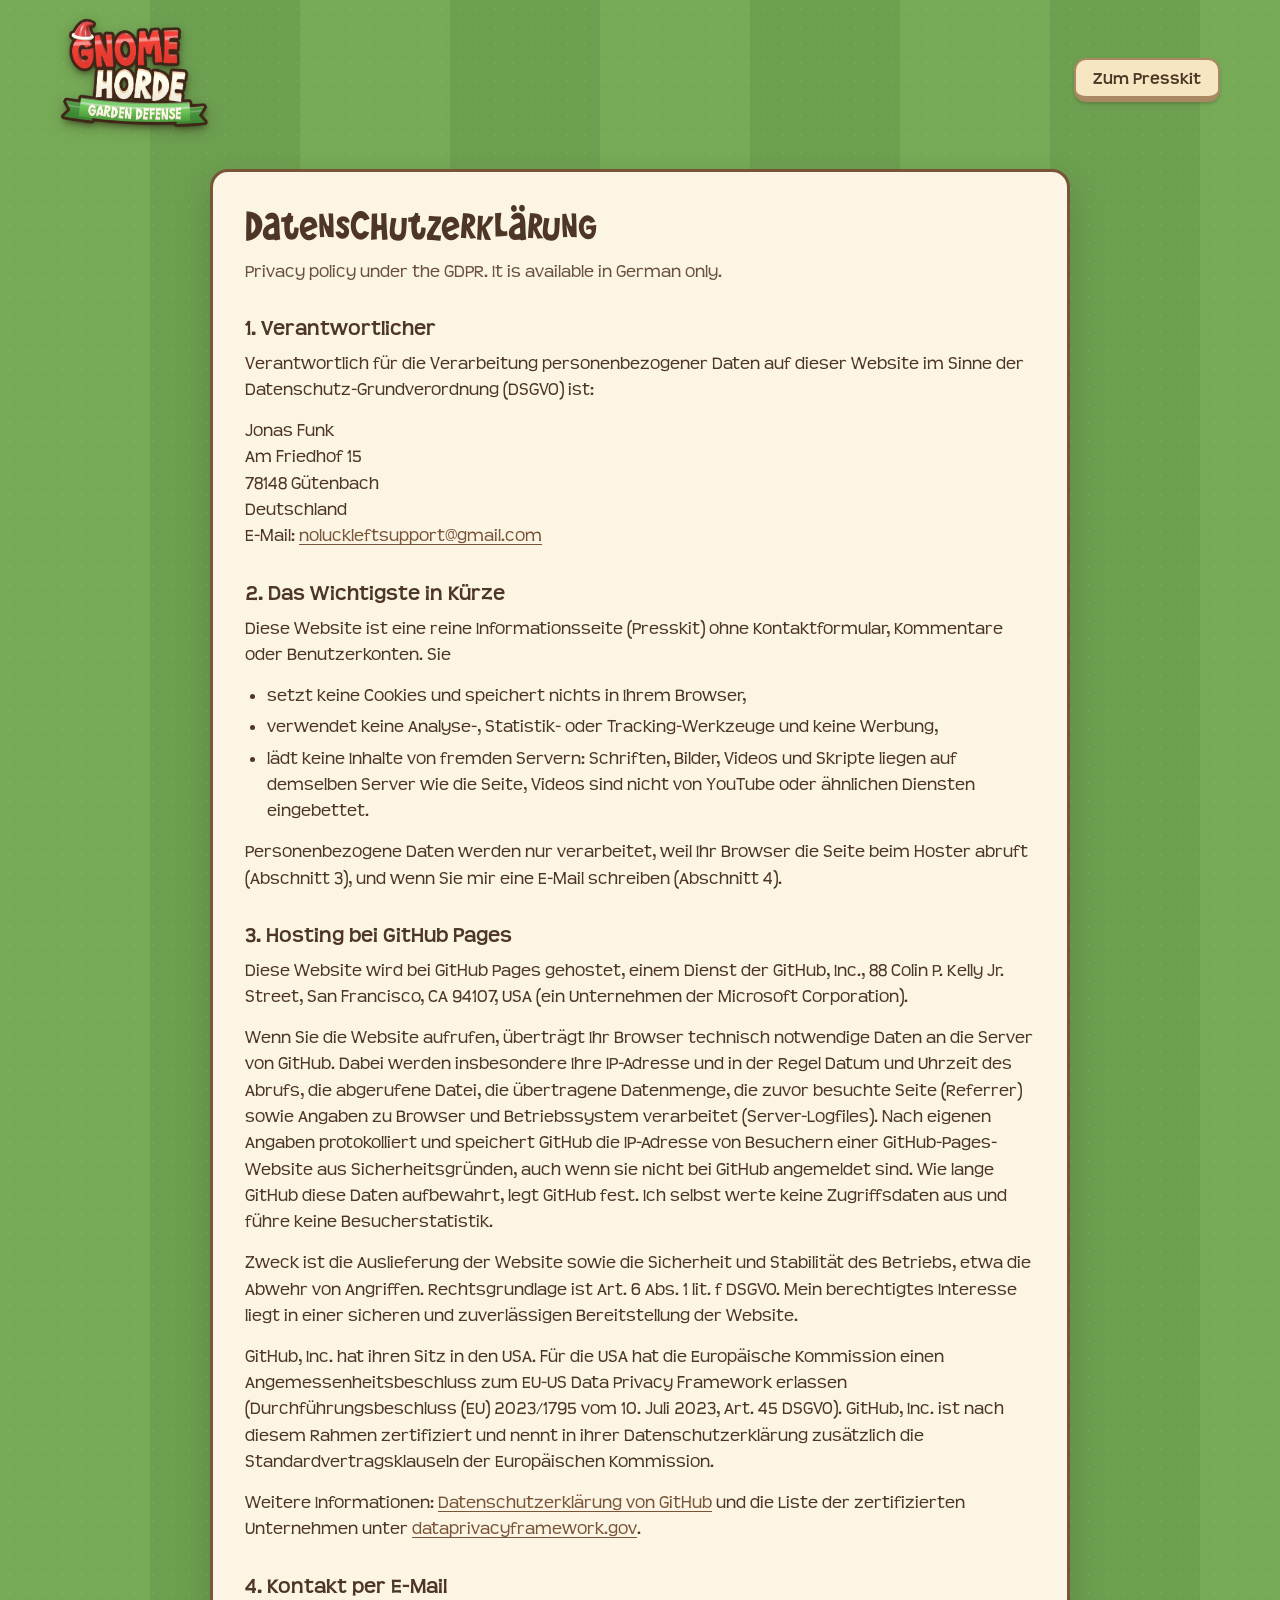
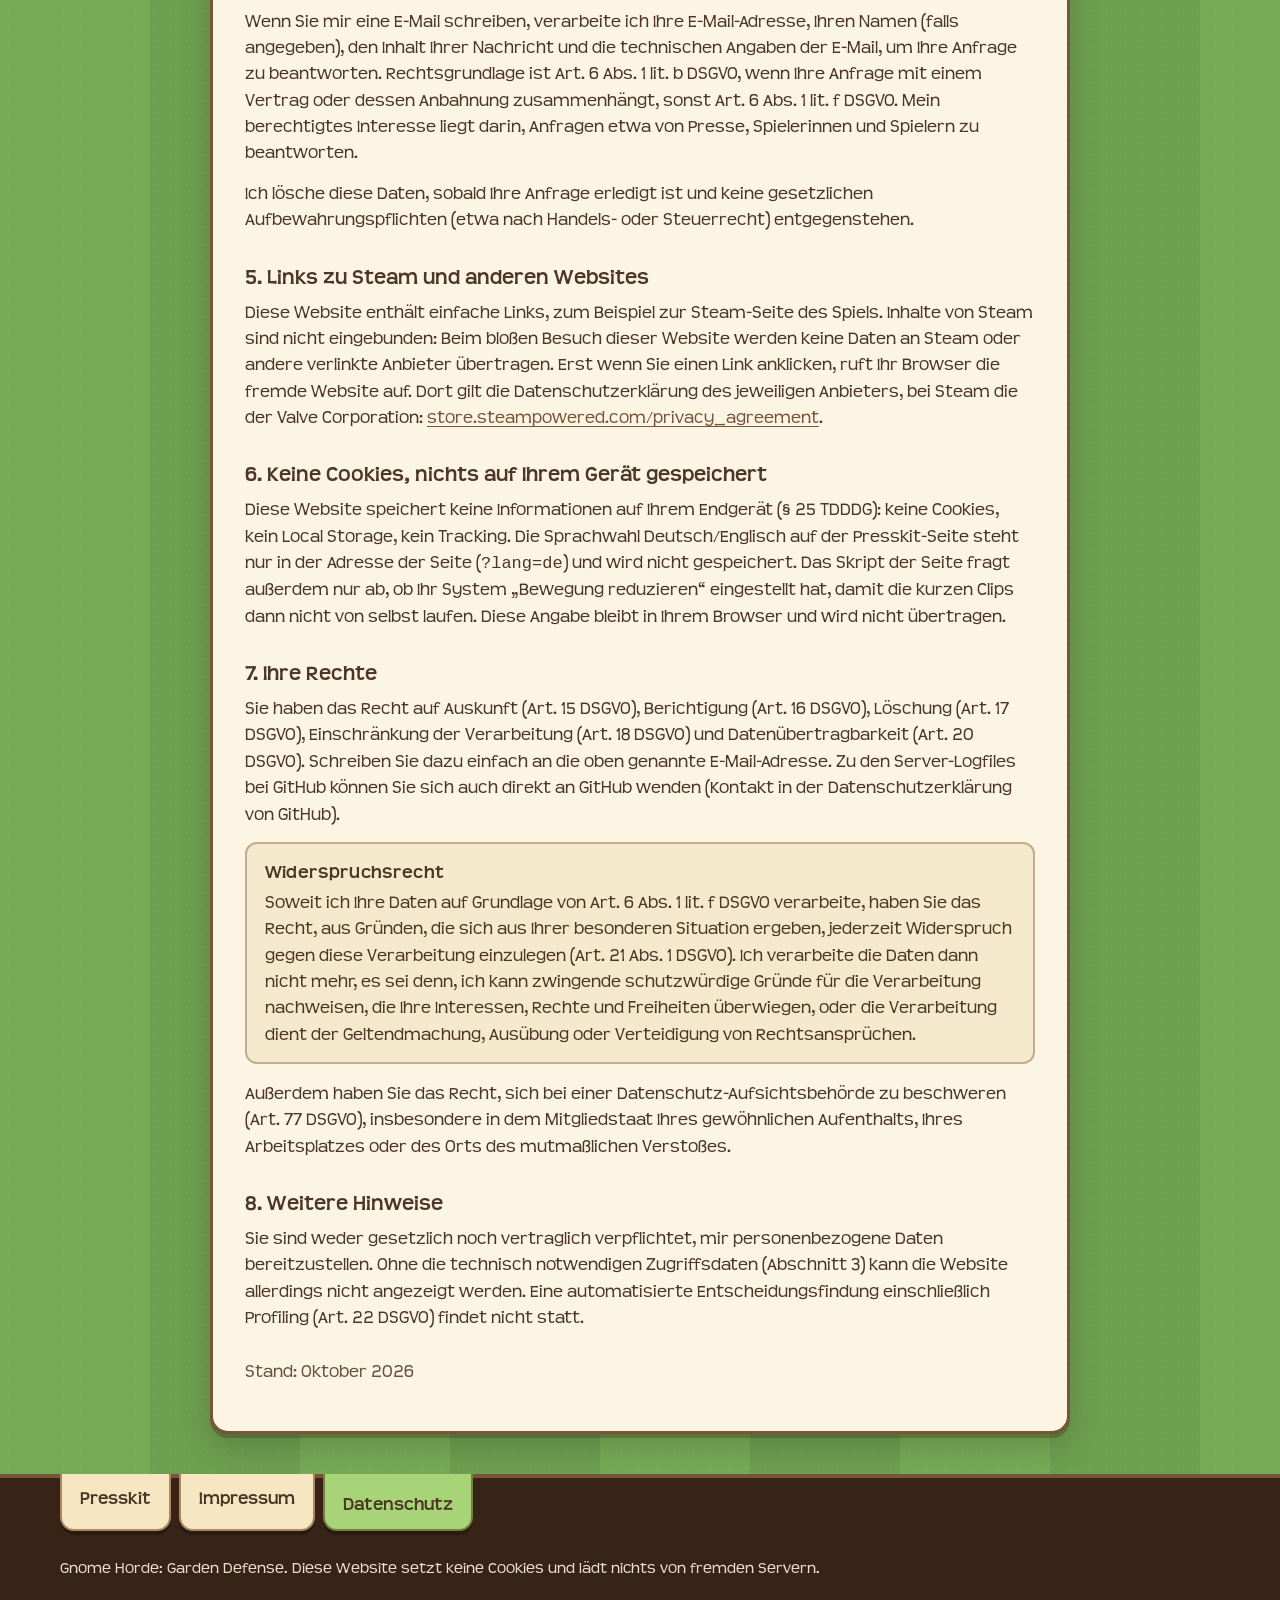
==== datenschutz.html @ 47ca64b3 "Gnome Horde press kit: factsheet, trailer, clips, screenshots, logos, Impressum, Datenschutz" ====
<!doctype html>
<html lang="de">
<head>
<meta charset="utf-8">
<meta name="viewport" content="width=device-width, initial-scale=1">
<title>Datenschutzerklärung – Gnome Horde: Garden Defense</title>
<meta name="description" content="Datenschutzerklärung der Presskit-Website von Gnome Horde: Garden Defense.">
<meta name="color-scheme" content="light">
<link rel="icon" href="favicon.ico" sizes="any">
<link rel="stylesheet" href="assets/css/site.css">
</head>
<body>
<a class="skip" href="#main">Zum Inhalt springen</a>

<header class="page-top">
  <div class="wrap">
    <a class="page-logo" href="index.html"><img src="assets/img/logo.webp" width="938" height="720" alt="Gnome Horde: Garden Defense – zum Presskit"></a>
    <a class="key" href="index.html">Zum Presskit</a>
  </div>
</header>

<main id="main" class="legal">
  <div class="card">
    <h1>Datenschutzerklärung</h1>
    <p class="lang-note" lang="en">Privacy policy under the GDPR. It is available in German only.</p>

    <h2>1. Verantwortlicher</h2>
    <p>Verantwortlich für die Verarbeitung personenbezogener Daten auf dieser Website im Sinne der Datenschutz-Grundverordnung (DSGVO) ist:</p>
    <address>
      Jonas Funk<br>
      Am Friedhof 15<br>
      78148 Gütenbach<br>
      Deutschland<br>
      E-Mail: <a href="mailto:noluckleftsupport@gmail.com">noluckleftsupport@gmail.com</a>
    </address>

    <h2>2. Das Wichtigste in Kürze</h2>
    <p>Diese Website ist eine reine Informationsseite (Presskit) ohne Kontaktformular, Kommentare oder Benutzerkonten. Sie</p>
    <ul>
      <li>setzt keine Cookies und speichert nichts in Ihrem Browser,</li>
      <li>verwendet keine Analyse-, Statistik- oder Tracking-Werkzeuge und keine Werbung,</li>
      <li>lädt keine Inhalte von fremden Servern: Schriften, Bilder, Videos und Skripte liegen auf demselben Server wie die Seite, Videos sind nicht von YouTube oder ähnlichen Diensten eingebettet.</li>
    </ul>
    <p>Personenbezogene Daten werden nur verarbeitet, weil Ihr Browser die Seite beim Hoster abruft (Abschnitt 3), und wenn Sie mir eine E-Mail schreiben (Abschnitt 4).</p>

    <h2>3. Hosting bei GitHub Pages</h2>
    <p>Diese Website wird bei GitHub Pages gehostet, einem Dienst der GitHub, Inc., 88 Colin P. Kelly Jr. Street, San Francisco, CA 94107, USA (ein Unternehmen der Microsoft Corporation).</p>
    <p>Wenn Sie die Website aufrufen, überträgt Ihr Browser technisch notwendige Daten an die Server von GitHub. Dabei werden insbesondere Ihre IP-Adresse und in der Regel Datum und Uhrzeit des Abrufs, die abgerufene Datei, die übertragene Datenmenge, die zuvor besuchte Seite (Referrer) sowie Angaben zu Browser und Betriebssystem verarbeitet (Server-Logfiles). Nach eigenen Angaben protokolliert und speichert GitHub die IP-Adresse von Besuchern einer GitHub-Pages-Website aus Sicherheitsgründen, auch wenn sie nicht bei GitHub angemeldet sind. Wie lange GitHub diese Daten aufbewahrt, legt GitHub fest. Ich selbst werte keine Zugriffsdaten aus und führe keine Besucherstatistik.</p>
    <p>Zweck ist die Auslieferung der Website sowie die Sicherheit und Stabilität des Betriebs, etwa die Abwehr von Angriffen. Rechtsgrundlage ist Art. 6 Abs. 1 lit. f DSGVO. Mein berechtigtes Interesse liegt in einer sicheren und zuverlässigen Bereitstellung der Website.</p>
    <p>GitHub, Inc. hat ihren Sitz in den USA. Für die USA hat die Europäische Kommission einen Angemessenheitsbeschluss zum EU-US Data Privacy Framework erlassen (Durchführungsbeschluss (EU) 2023/1795 vom 10. Juli 2023, Art. 45 DSGVO). GitHub, Inc. ist nach diesem Rahmen zertifiziert und nennt in ihrer Datenschutzerklärung zusätzlich die Standardvertragsklauseln der Europäischen Kommission.</p>
    <p>Weitere Informationen: <a href="https://docs.github.com/en/site-policy/privacy-policies/github-general-privacy-statement">Datenschutzerklärung von GitHub</a> und die Liste der zertifizierten Unternehmen unter <a href="https://www.dataprivacyframework.gov/list">dataprivacyframework.gov</a>.</p>

    <h2>4. Kontakt per E-Mail</h2>
    <p>Wenn Sie mir eine E-Mail schreiben, verarbeite ich Ihre E-Mail-Adresse, Ihren Namen (falls angegeben), den Inhalt Ihrer Nachricht und die technischen Angaben der E-Mail, um Ihre Anfrage zu beantworten. Rechtsgrundlage ist Art. 6 Abs. 1 lit. b DSGVO, wenn Ihre Anfrage mit einem Vertrag oder dessen Anbahnung zusammenhängt, sonst Art. 6 Abs. 1 lit. f DSGVO. Mein berechtigtes Interesse liegt darin, Anfragen etwa von Presse, Spielerinnen und Spielern zu beantworten.</p>
    <p>Ich lösche diese Daten, sobald Ihre Anfrage erledigt ist und keine gesetzlichen Aufbewahrungspflichten (etwa nach Handels- oder Steuerrecht) entgegenstehen.</p>

    <h2>5. Links zu Steam und anderen Websites</h2>
    <p>Diese Website enthält einfache Links, zum Beispiel zur Steam-Seite des Spiels. Inhalte von Steam sind nicht eingebunden: Beim bloßen Besuch dieser Website werden keine Daten an Steam oder andere verlinkte Anbieter übertragen. Erst wenn Sie einen Link anklicken, ruft Ihr Browser die fremde Website auf. Dort gilt die Datenschutzerklärung des jeweiligen Anbieters, bei Steam die der Valve Corporation: <a href="https://store.steampowered.com/privacy_agreement/">store.steampowered.com/privacy_agreement</a>.</p>

    <h2>6. Keine Cookies, nichts auf Ihrem Gerät gespeichert</h2>
    <p>Diese Website speichert keine Informationen auf Ihrem Endgerät (§ 25 TDDDG): keine Cookies, kein Local Storage, kein Tracking. Die Sprachwahl Deutsch/Englisch auf der Presskit-Seite steht nur in der Adresse der Seite (<code>?lang=de</code>) und wird nicht gespeichert. Das Skript der Seite fragt außerdem nur ab, ob Ihr System „Bewegung reduzieren“ eingestellt hat, damit die kurzen Clips dann nicht von selbst laufen. Diese Angabe bleibt in Ihrem Browser und wird nicht übertragen.</p>

    <h2>7. Ihre Rechte</h2>
    <p>Sie haben das Recht auf Auskunft (Art. 15 DSGVO), Berichtigung (Art. 16 DSGVO), Löschung (Art. 17 DSGVO), Einschränkung der Verarbeitung (Art. 18 DSGVO) und Datenübertragbarkeit (Art. 20 DSGVO). Schreiben Sie dazu einfach an die oben genannte E-Mail-Adresse. Zu den Server-Logfiles bei GitHub können Sie sich auch direkt an GitHub wenden (Kontakt in der Datenschutzerklärung von GitHub).</p>
    <div class="box">
      <h3>Widerspruchsrecht</h3>
      <p>Soweit ich Ihre Daten auf Grundlage von Art. 6 Abs. 1 lit. f DSGVO verarbeite, haben Sie das Recht, aus Gründen, die sich aus Ihrer besonderen Situation ergeben, jederzeit Widerspruch gegen diese Verarbeitung einzulegen (Art. 21 Abs. 1 DSGVO). Ich verarbeite die Daten dann nicht mehr, es sei denn, ich kann zwingende schutzwürdige Gründe für die Verarbeitung nachweisen, die Ihre Interessen, Rechte und Freiheiten überwiegen, oder die Verarbeitung dient der Geltendmachung, Ausübung oder Verteidigung von Rechtsansprüchen.</p>
    </div>
    <p>Außerdem haben Sie das Recht, sich bei einer Datenschutz-Aufsichtsbehörde zu beschweren (Art. 77 DSGVO), insbesondere in dem Mitgliedstaat Ihres gewöhnlichen Aufenthalts, Ihres Arbeitsplatzes oder des Orts des mutmaßlichen Verstoßes.</p>

    <h2>8. Weitere Hinweise</h2>
    <p>Sie sind weder gesetzlich noch vertraglich verpflichtet, mir personenbezogene Daten bereitzustellen. Ohne die technisch notwendigen Zugriffsdaten (Abschnitt 3) kann die Website allerdings nicht angezeigt werden. Eine automatisierte Entscheidungsfindung einschließlich Profiling (Art. 22 DSGVO) findet nicht statt.</p>
    <p class="updated">Stand: Oktober 2026</p>
  </div>
</main>

<footer class="site-footer">
  <div class="wrap">
    <nav class="tabs" aria-label="Seiten">
      <a class="tab" href="index.html">Presskit</a>
      <a class="tab" href="impressum.html">Impressum</a>
      <a class="tab" href="datenschutz.html" aria-current="page">Datenschutz</a>
    </nav>
    <p class="fineprint">Gnome Horde: Garden Defense. Diese Website setzt keine Cookies und lädt nichts von fremden Servern.</p>
  </div>
</footer>
</body>
</html>
---- assets/css/site.css ----
/* Gnome Horde: Garden Defense – press kit. Colours from the game (Ui.cs, Palette in Models.cs), sRGB. */

@font-face {
  font-family: "Wee Bairn";
  src: url("../fonts/wee-bairn.otf") format("opentype");
  font-display: swap;
}
@font-face {
  font-family: "Teen";
  src: url("../fonts/teen.otf") format("opentype");
  font-weight: 400;
  font-display: swap;
}
@font-face {
  font-family: "Teen";
  src: url("../fonts/teen-bold.otf") format("opentype");
  font-weight: 700;
  font-display: swap;
}

:root {
  --ink: #4d3626;          /* Ui.Ink */
  --ink-muted: #69503f;
  --paper: #fcf5e3;        /* Ui.Paper */
  --paper-deep: #f5e9cd;
  --wood: #785438;         /* Ui.Wood */
  --brown: #382417;        /* Ui.DarkBrown */
  --key: #f7e6c2;          /* Ui.KeyFace */
  --key-hover: #fcf1da;
  --key-side: #a88964;     /* Ui.Side(KeyFace) */
  --go: #a8d478;           /* Ui.KeyGo */
  --go-hover: #bde29a;
  --go-side: #777f40;      /* Ui.Side(KeyGo) */
  --hat: #db2b26;          /* Palette.Hat */
  --shard: #6bb3db;        /* Ui.ShardColor */
  --gold: #f2b838;         /* Ui.HatColor */
  --clover: #66b85c;       /* Ui.CloverColor */
  --lawn-a: #76aa57;
  --lawn-b: #6d9f50;       /* mown stripes around Palette.Grass */
  --sky: #a9d3f2;
  --radius: 18px;
  --shadow: 0 4px 0 rgba(56, 36, 23, 0.28), 0 14px 30px rgba(30, 20, 10, 0.18);
  --body: "Teen", "Segoe UI", system-ui, -apple-system, "Helvetica Neue", Arial, sans-serif;
  --title: "Wee Bairn", "Teen", "Segoe UI", system-ui, sans-serif;
  color-scheme: light;
}

/* Language: the page holds every text in English and German; html[data-lang] shows one of them. */
html[data-lang="en"] [data-l="de"],
html[data-lang="de"] [data-l="en"] {
  display: none !important;
}

*, *::before, *::after { box-sizing: border-box; }

html {
  -webkit-text-size-adjust: 100%;
  text-size-adjust: 100%;
  scroll-behavior: smooth;
  scroll-padding-top: 16px;
}

body {
  margin: 0;
  font-family: var(--body);
  font-size: 1.0625rem;
  line-height: 1.55;
  color: var(--ink);
  background-color: var(--lawn-a);
  background-image:
    radial-gradient(rgba(255, 255, 255, 0.06) 1px, transparent 1.6px),
    repeating-linear-gradient(90deg, var(--lawn-a) 0 150px, var(--lawn-b) 150px 300px);
  background-size: 18px 18px, auto;
  overflow-x: hidden;
  /* sticky footer: on a short page (Impressum) the footer sits at the bottom of a tall window, not in the lawn */
  min-height: 100vh;
  min-height: 100dvh;
  display: flex;
  flex-direction: column;
}
main { flex: 1 0 auto; }

img, video, svg { max-width: 100%; }
img { height: auto; }

a { color: var(--wood); text-underline-offset: 0.18em; text-decoration-thickness: 0.08em; }
a:hover { color: #a51f1b; }  /* darker than Palette.Hat, 6:1 on paper */

:focus-visible {
  outline: 3px solid var(--brown);
  outline-offset: 3px;
  border-radius: 6px;
}

.site-footer :focus-visible { outline-color: var(--paper); }

.visually-hidden {
  position: absolute !important;
  width: 1px; height: 1px;
  padding: 0; margin: -1px;
  overflow: hidden; clip: rect(0 0 0 0);
  white-space: nowrap; border: 0;
}

.skip {
  position: absolute; left: 16px; top: -60px; z-index: 50;
  background: var(--paper); color: var(--ink); font-weight: 700;
  padding: 10px 16px; border-radius: 12px; border: 3px solid var(--wood);
}
.skip:focus { top: 16px; }

.wrap {
  width: min(1160px, calc(100% - 32px));
  margin-inline: auto;
}

/* ------------------------------------------------------------------ keys (the game's toy buttons) */

.key {
  display: inline-flex; align-items: center; justify-content: center; gap: 0.45em;
  font: 700 1rem/1.2 var(--body);
  color: var(--ink);
  text-decoration: none;
  background: var(--key);
  border: 2px solid var(--key-side);
  border-bottom-width: 6px;
  border-radius: 12px;
  padding: 0.55em 1.05em 0.5em;
  box-shadow: 0 2px 3px rgba(40, 25, 13, 0.2);
  cursor: pointer;
  transition: transform 0.08s ease, background-color 0.15s ease;
}
.key:hover { background: var(--key-hover); color: var(--ink); }
.key:active { transform: translateY(3px); border-bottom-width: 3px; margin-bottom: 3px; }
.key small { font-weight: 400; color: var(--ink-muted); white-space: nowrap; }
.key-go { background: var(--go); border-color: var(--go-side); }
.key-go:hover { background: var(--go-hover); }
.key-go small { color: var(--ink); }

/* ------------------------------------------------------------------ cards and signs */

.card {
  background: var(--paper);
  border: 3px solid var(--wood);
  border-radius: var(--radius);
  box-shadow: var(--shadow);
  padding: clamp(20px, 3vw, 32px);
}

.section { margin-block: clamp(40px, 6vw, 64px); }

.sign {
  position: relative; z-index: 2;
  display: inline-block;
  margin: 0 0 -16px 18px;
  font-family: var(--title);
  font-weight: 400;
  font-size: clamp(1.45rem, 1.15rem + 1.1vw, 2.05rem);
  line-height: 1.1;
  letter-spacing: 0.02em;
  color: var(--paper);
  background: var(--wood);
  border: 3px solid var(--brown);
  border-radius: 14px;
  padding: 0.32em 0.8em 0.42em;
  box-shadow: inset 0 -5px 0 rgba(0, 0, 0, 0.18), 0 4px 0 rgba(56, 36, 23, 0.3);
  transform: rotate(-1.2deg);
}
.sign + .card { padding-top: calc(clamp(20px, 3vw, 32px) + 16px); }

h3 {
  font-family: var(--title);
  font-weight: 400;
  font-size: 1.35rem;
  line-height: 1.2;
  letter-spacing: 0.01em;
  margin: 0 0 0.4em;
  color: var(--ink);
}
.prose > :last-child { margin-bottom: 0; }
.prose h3:not(:first-child) { margin-top: 1.1em; }
.prose p { margin: 0 0 0.85em; }
.intro { margin: 0 0 1.2em; }
.after { margin: 1.4em 0 0; }

/* ------------------------------------------------------------------ top bar */

.topbar { position: absolute; top: 0; left: 0; right: 0; z-index: 5; }
.topbar-row { display: flex; align-items: center; justify-content: space-between; gap: 12px; padding-top: 16px; }

.topnav, .lang-switch {
  display: flex; gap: 4px;
  background: rgba(252, 245, 227, 0.94);
  border: 2px solid rgba(120, 84, 56, 0.55);
  border-radius: 999px;
  padding: 4px;
  box-shadow: 0 3px 8px rgba(30, 20, 10, 0.18);
}
.lang-switch[hidden] { display: none; }
.topnav a, .lang-switch button {
  font: 700 0.95rem/1 var(--body);
  color: var(--ink);
  text-decoration: none;
  padding: 0.6em 0.95em;
  border-radius: 999px;
  border: 0;
  background: transparent;
  cursor: pointer;
}
.topnav a:hover, .lang-switch button:hover { background: var(--key); color: var(--ink); }
.lang-switch button[aria-pressed="true"] { background: var(--go); }

/* ------------------------------------------------------------------ hero */

.hero {
  position: relative;
  display: flex; align-items: flex-end;
  min-height: clamp(560px, 76vh, 720px);
  background: var(--sky);
  overflow: hidden;
  border-bottom: 4px solid var(--brown);
}
.hero-art img {
  position: absolute; inset: 0;
  width: 100%; height: 100%;
  object-fit: cover;
  object-position: 18% 35%;
}
.hero-content { position: relative; z-index: 1; padding: 104px 0 44px; }
.hero-title { margin: 0; line-height: 0; }
.hero-logo {
  width: clamp(300px, 34vw, 460px);
  filter: drop-shadow(0 8px 12px rgba(30, 20, 10, 0.3));
}
.hero-card { max-width: 540px; margin-top: 14px; padding: 18px 22px 20px; }
.tagline {
  font-family: var(--title);
  font-size: clamp(1.3rem, 1.1rem + 0.8vw, 1.65rem);
  line-height: 1.2;
  margin: 0 0 0.25em;
}
.hero-meta { margin: 0 0 14px; color: var(--ink-muted); font-weight: 700; }
.actions { display: flex; flex-wrap: wrap; gap: 10px; }

/* ------------------------------------------------------------------ factsheet and about */

.pair {
  display: grid;
  grid-template-columns: minmax(0, 1fr) minmax(0, 1fr);
  gap: 0 28px;
  align-items: start;
}
.facts {
  display: grid;
  grid-template-columns: max-content minmax(0, 1fr);
  gap: 9px 22px;
  margin: 0;
}
.facts dt { font-weight: 700; color: var(--ink-muted); }
.facts dd { margin: 0; overflow-wrap: anywhere; }

/* ------------------------------------------------------------------ trailer and clips */

.video-frame, .clip-frame {
  position: relative;
  aspect-ratio: 16 / 9;
  border: 3px solid var(--wood);
  border-radius: 14px;
  overflow: hidden;
  background: #2a1d13;
}
.video-frame video, .clip-frame video {
  display: block;
  width: 100%; height: 100%;
  object-fit: cover;
}
.media-note { margin: 12px 0 0; color: var(--ink-muted); }
.media-note a { margin-left: 0.4em; font-weight: 700; }

.clips {
  list-style: none; margin: 0; padding: 0;
  display: grid;
  grid-template-columns: repeat(3, minmax(0, 1fr));
  gap: 26px 22px;
}
.clip-lead { grid-column: 1 / -1; }
.clip figure, .shot figure { margin: 0; }
.clip figcaption { margin-top: 10px; line-height: 1.4; }
.clip-lead figcaption { font-size: 1.15rem; }

.clip-toggle {
  position: absolute; right: 10px; bottom: 10px;
  width: 44px; height: 44px;
  padding: 0;
  border-radius: 50%;
  border-bottom-width: 4px;
}
.clip-toggle:active { margin-bottom: 0; }
.clip-toggle .icon-play, .clip-toggle[data-state="playing"] .icon-pause { display: block; }
.clip-toggle .icon-pause, .clip-toggle[data-state="playing"] .icon-play,
.clip-toggle .lbl-pause, .clip-toggle[data-state="playing"] .lbl-play { display: none; }
.clip-toggle[data-state="playing"] .lbl-pause { display: inline; }

/* ------------------------------------------------------------------ features */

.features {
  list-style: none; margin: 0; padding: 0;
  display: grid;
  grid-template-columns: repeat(3, minmax(0, 1fr));
  gap: 18px;
}
.feature {
  background: var(--paper-deep);
  border: 2px solid rgba(120, 84, 56, 0.35);
  border-top: 8px solid var(--accent, var(--wood));
  border-radius: 14px;
  padding: 16px 18px 18px;
}
.feature p { margin: 0; }
.f-red { --accent: var(--hat); }
.f-blue { --accent: var(--shard); }
.f-green { --accent: var(--clover); }
.f-gold { --accent: var(--gold); }
.f-purple { --accent: #7a4fb0; }
.f-teal { --accent: #2a9aa0; }
.currencies { display: flex; gap: 8px; margin-top: 12px !important; }
.currencies img { width: 40px; height: 40px; }

/* ------------------------------------------------------------------ screenshots */

.gallery {
  list-style: none; margin: 0; padding: 0;
  display: grid;
  grid-template-columns: repeat(4, minmax(0, 1fr));
  gap: 22px 18px;
}
.shot-lead { grid-column: 1 / -1; }  /* the first shot spans the row, uncropped; the other 16 fill four rows of four */
.shot-lead figcaption { font-size: 1.05rem; }
.shot-link {
  display: block;
  border: 3px solid var(--wood);
  border-radius: 12px;
  overflow: hidden;
  background: #d8c9a8;
  box-shadow: 0 3px 0 rgba(56, 36, 23, 0.22);
  transition: transform 0.12s ease, box-shadow 0.12s ease;
}
.shot-link:hover { transform: translateY(-2px); box-shadow: 0 6px 0 rgba(56, 36, 23, 0.22); }
.shot-link img { display: block; width: 100%; aspect-ratio: 16 / 9; }
.shot figcaption { margin-top: 8px; font-size: 0.95rem; line-height: 1.35; }

/* ------------------------------------------------------------------ downloads */

.downloads {
  list-style: none; margin: 0; padding: 0;
  display: grid;
  grid-template-columns: repeat(auto-fill, minmax(230px, 1fr));
  gap: 18px;
}
.dl a {
  display: flex; flex-direction: column; height: 100%;
  text-decoration: none; color: var(--ink);
  background: var(--paper-deep);
  border: 2px solid rgba(120, 84, 56, 0.4);
  border-radius: 14px;
  overflow: hidden;
  transition: transform 0.12s ease;
}
.dl a:hover { transform: translateY(-2px); color: var(--ink); }
.dl-preview {
  position: relative;
  display: block;
  aspect-ratio: 16 / 10;
  background: #cfe6f7;
  border-bottom: 2px solid rgba(120, 84, 56, 0.3);
}
.dl-alpha .dl-preview {
  background-color: #eadfc4;
  background-image: conic-gradient(#f4ecd8 25%, transparent 0 50%, #f4ecd8 0 75%, transparent 0);
  background-size: 20px 20px;
}
.dl-preview img { position: absolute; inset: 10px; width: calc(100% - 20px); height: calc(100% - 20px); object-fit: contain; }
.dl-text { display: flex; flex-direction: column; gap: 2px; padding: 10px 14px 12px; }
.dl-text strong { font-size: 1.02rem; }
.dl-text small { color: var(--ink-muted); font-size: 0.9rem; }
.dl-text small span { white-space: nowrap; }
.dl-text strong::after { content: " ↓"; color: var(--wood); }
.press-files { display: flex; flex-wrap: wrap; align-items: center; gap: 12px 22px; }
.press-files p { margin: 0; flex: 1 1 320px; }

/* ------------------------------------------------------------------ the last row */

.trio {
  display: grid;
  grid-template-columns: repeat(3, minmax(0, 1fr));
  gap: 0 24px;
  align-items: stretch;
}
.trio .section { display: flex; flex-direction: column; }
.trio .sign { align-self: flex-start; }
.trio .card { flex: 1 1 auto; }
.contact-mail { font-size: 1.15rem; font-weight: 700; overflow-wrap: anywhere; }

/* ------------------------------------------------------------------ footer with tabs */

.site-footer {
  margin-top: clamp(24px, 4vw, 40px);
  background: var(--brown);
  color: var(--paper);
  border-top: 4px solid var(--wood);
  padding: 0 0 32px;
}
.tabs {
  display: flex; flex-wrap: wrap; gap: 8px;
  transform: translateY(-4px);
}
.tab {
  display: inline-flex; align-items: baseline; gap: 0.45em;
  font-weight: 700;
  color: var(--ink);
  text-decoration: none;
  background: var(--key);
  border: 2px solid var(--key-side);
  border-top: 0;
  border-radius: 0 0 14px 14px;
  padding: 12px 18px 10px;
  box-shadow: 0 4px 0 rgba(0, 0, 0, 0.25);
}
.tab small { font-weight: 400; color: var(--ink-muted); }
.tab:hover { background: var(--key-hover); color: var(--ink); }
.tab:focus-visible { background: var(--key-hover); }
.tab[aria-current="page"] { background: var(--go); border-color: var(--go-side); padding-top: 18px; }
.tab[aria-current="page"] small { color: var(--ink); }
.fineprint { margin: 22px 0 0; font-size: 0.95rem; color: #eadfc8; }
.site-footer a:not(.tab) { color: var(--paper); }

/* ------------------------------------------------------------------ screenshot viewer */

.lightbox {
  width: min(1400px, calc(100vw - 24px));
  max-height: calc(100vh - 24px);
  padding: 0;
  border: 3px solid var(--wood);
  border-radius: 16px;
  background: var(--paper);
  box-shadow: 0 20px 60px rgba(0, 0, 0, 0.5);
}
.lightbox::backdrop { background: rgba(26, 17, 10, 0.86); }
.lb-inner { display: flex; flex-direction: column; }
.lb-img {
  display: block; width: 100%; height: auto;
  max-height: calc(100vh - 140px);
  object-fit: contain;
  background: #2a1d13;
}
.lb-bar { display: flex; flex-wrap: wrap; align-items: center; justify-content: space-between; gap: 10px 16px; padding: 12px 16px; }
.lb-caption { margin: 0; flex: 1 1 300px; font-weight: 700; }
.lb-buttons { display: flex; gap: 8px; }
.lb-buttons .key { padding: 0.45em 0.8em 0.4em; }
.lb-buttons .key:active { margin-bottom: 0; }

/* ------------------------------------------------------------------ legal pages */

.page-top { padding: 18px 0 0; }
.page-top .wrap { display: flex; align-items: center; justify-content: space-between; gap: 12px; flex-wrap: wrap; }
.page-logo img { width: 150px; filter: drop-shadow(0 4px 6px rgba(30, 20, 10, 0.3)); }
.legal { width: min(860px, calc(100% - 32px)); margin: 28px auto 0; }
.legal h1 {
  font-family: var(--title); font-weight: 400;
  font-size: clamp(1.9rem, 1.5rem + 1.6vw, 2.6rem);
  line-height: 1.1;
  margin: 0 0 0.2em;
}
.legal h2 {
  font-family: var(--body); font-weight: 700;
  font-size: 1.25rem; line-height: 1.25;
  margin: 1.6em 0 0.45em;
}
.legal h3 { font-family: var(--body); font-weight: 700; font-size: 1.1rem; margin-top: 0.2em; }
.legal p, .legal ul { margin: 0 0 0.85em; }
.legal ul { padding-left: 1.3em; }
.legal li { margin-bottom: 0.3em; }
.legal address { font-style: normal; margin: 0 0 0.85em; }
.legal a, .legal p, .legal li { overflow-wrap: anywhere; }  /* long link texts (store.steampowered.com/privacy_agreement) must not widen the page */
.lang-note { color: var(--ink-muted); margin: 0 0 1.4em; }
.box {
  background: var(--paper-deep);
  border: 2px solid rgba(120, 84, 56, 0.4);
  border-radius: 12px;
  padding: 14px 18px;
  margin: 0 0 1em;
}
.box > :last-child { margin-bottom: 0; }
.updated { color: var(--ink-muted); margin-top: 1.6em !important; }

/* ------------------------------------------------------------------ narrower screens */

@media (max-width: 1080px) {
  .pair { grid-template-columns: minmax(0, 1fr); }
  .trio { grid-template-columns: minmax(0, 1fr); }
  .features { grid-template-columns: repeat(2, minmax(0, 1fr)); }
}

@media (max-width: 900px) {
  .topnav { display: none; }
  .topbar-row { justify-content: flex-end; }
  .clips { grid-template-columns: repeat(2, minmax(0, 1fr)); }
  .gallery { grid-template-columns: repeat(2, minmax(0, 1fr)); }
}

@media (max-width: 699px) {
  .topbar { position: static; }
  .topbar-row { padding: 10px 0; }
  .hero { display: block; min-height: 0; border-bottom: 0; background: none; overflow: visible; }
  .hero-art img { position: static; display: block; width: 100%; height: auto; }
  .hero-logo { display: none; }
  .hero-content { padding: 0; margin-top: -56px; }
  .hero-card { max-width: none; margin-top: 0; }
  .features { grid-template-columns: minmax(0, 1fr); }
  .clips { grid-template-columns: minmax(0, 1fr); }
  .facts { grid-template-columns: minmax(0, 1fr); gap: 0; }
  .facts dd { margin-bottom: 10px; }
  .sign { margin-left: 10px; }
}

@media (max-width: 520px) {
  .gallery { gap: 16px 12px; }
  .downloads { grid-template-columns: repeat(2, minmax(0, 1fr)); gap: 12px; }
  .dl-text { padding: 8px 10px 10px; }
  .dl-text strong { font-size: 0.95rem; }
  .dl-text small { font-size: 0.82rem; }
  .tabs { flex-wrap: nowrap; gap: 6px; }
  .tab { flex: 1 1 auto; justify-content: center; padding: 10px 6px 8px; font-size: 0.95rem; }
  .tab[aria-current="page"] { padding-top: 14px; }
  .tab small { display: none; }
  .shot figcaption { font-size: 0.9rem; }
  .actions .key { flex: 1 1 auto; }
}

@media (max-width: 360px) {
  .tabs { gap: 4px; }
  .tab { padding: 10px 3px 8px; font-size: 0.85rem; }
  .tab[aria-current="page"] { padding-top: 14px; }
}

@media (prefers-reduced-motion: reduce) {
  html { scroll-behavior: auto; }
  *, *::before, *::after { transition: none !important; animation: none !important; }
}

@media print {
  body { background: #fff; }
  .topbar, .lightbox, .clip-toggle { display: none; }
  .card { box-shadow: none; }
}
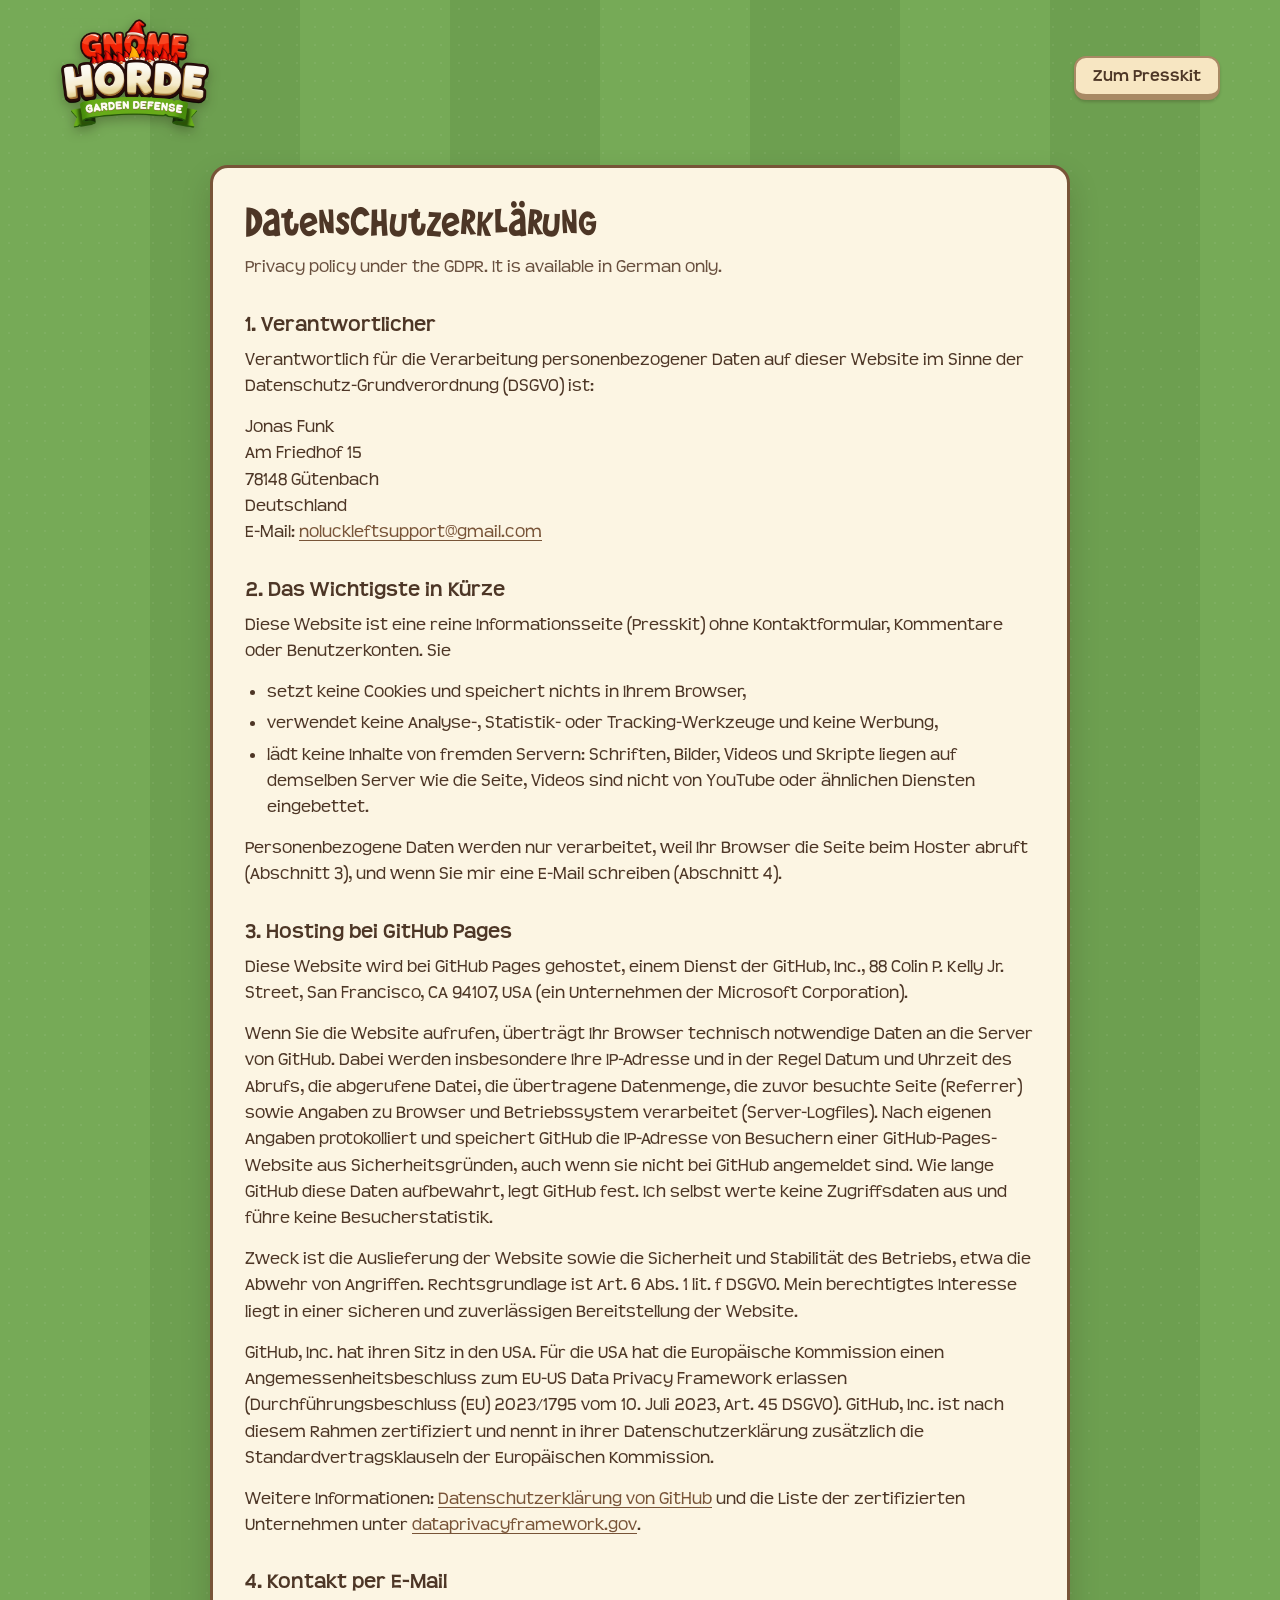
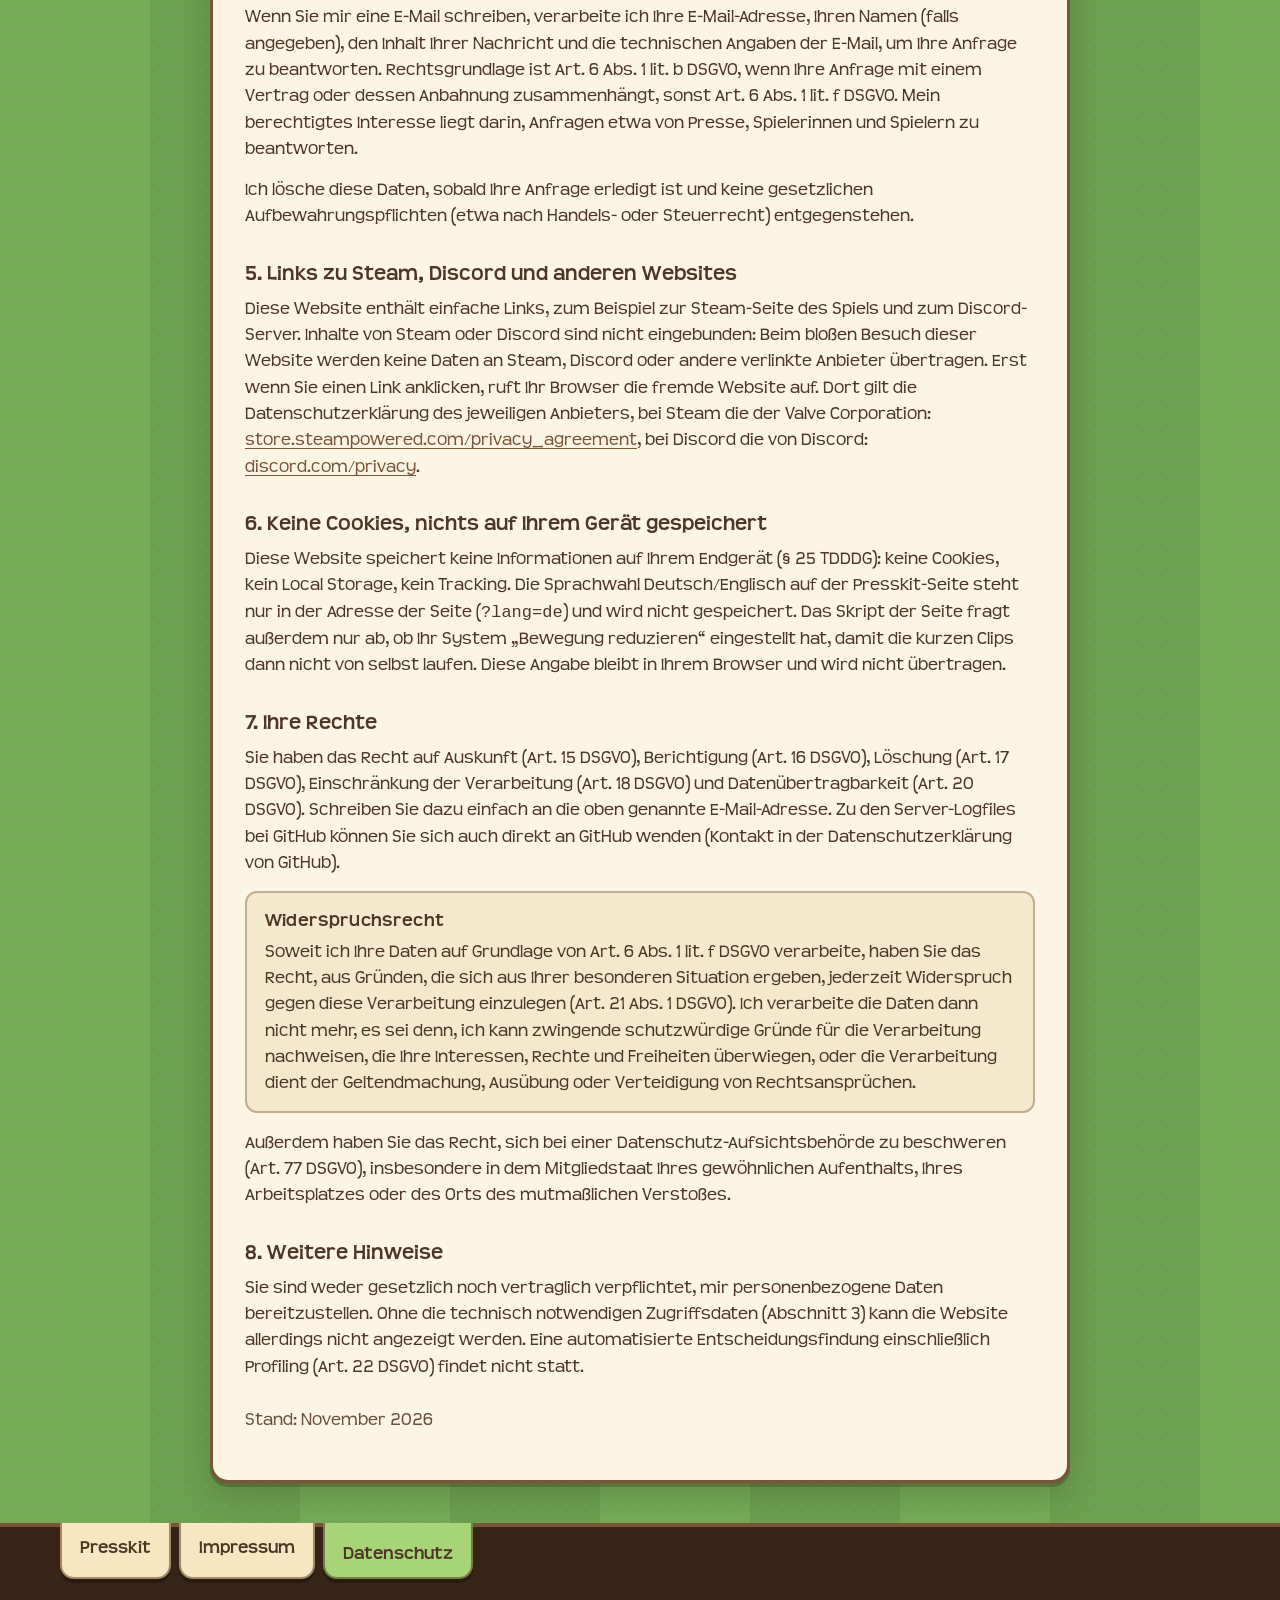
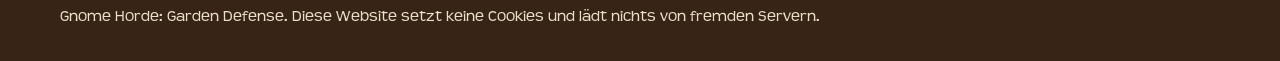
==== commit 82f7fcd4: "Gnome Horde press kit: factsheet, trailer, clips, screenshots, logos, Impressum, Datenschutz" ====
--- a/datenschutz.html
+++ b/datenschutz.html
@@ -14,7 +14,7 @@
 
 <header class="page-top">
   <div class="wrap">
-    <a class="page-logo" href="index.html"><img src="assets/img/logo.webp" width="938" height="720" alt="Gnome Horde: Garden Defense – zum Presskit"></a>
+    <a class="page-logo" href="index.html"><img src="assets/img/logo.webp" width="1000" height="740" alt="Gnome Horde: Garden Defense – zum Presskit"></a>
     <a class="key" href="index.html">Zum Presskit</a>
   </div>
 </header>
@@ -54,8 +54,8 @@
     <p>Wenn Sie mir eine E-Mail schreiben, verarbeite ich Ihre E-Mail-Adresse, Ihren Namen (falls angegeben), den Inhalt Ihrer Nachricht und die technischen Angaben der E-Mail, um Ihre Anfrage zu beantworten. Rechtsgrundlage ist Art. 6 Abs. 1 lit. b DSGVO, wenn Ihre Anfrage mit einem Vertrag oder dessen Anbahnung zusammenhängt, sonst Art. 6 Abs. 1 lit. f DSGVO. Mein berechtigtes Interesse liegt darin, Anfragen etwa von Presse, Spielerinnen und Spielern zu beantworten.</p>
     <p>Ich lösche diese Daten, sobald Ihre Anfrage erledigt ist und keine gesetzlichen Aufbewahrungspflichten (etwa nach Handels- oder Steuerrecht) entgegenstehen.</p>
 
-    <h2>5. Links zu Steam und anderen Websites</h2>
-    <p>Diese Website enthält einfache Links, zum Beispiel zur Steam-Seite des Spiels. Inhalte von Steam sind nicht eingebunden: Beim bloßen Besuch dieser Website werden keine Daten an Steam oder andere verlinkte Anbieter übertragen. Erst wenn Sie einen Link anklicken, ruft Ihr Browser die fremde Website auf. Dort gilt die Datenschutzerklärung des jeweiligen Anbieters, bei Steam die der Valve Corporation: <a href="https://store.steampowered.com/privacy_agreement/">store.steampowered.com/privacy_agreement</a>.</p>
+    <h2>5. Links zu Steam, Discord und anderen Websites</h2>
+    <p>Diese Website enthält einfache Links, zum Beispiel zur Steam-Seite des Spiels und zum Discord-Server. Inhalte von Steam oder Discord sind nicht eingebunden: Beim bloßen Besuch dieser Website werden keine Daten an Steam, Discord oder andere verlinkte Anbieter übertragen. Erst wenn Sie einen Link anklicken, ruft Ihr Browser die fremde Website auf. Dort gilt die Datenschutzerklärung des jeweiligen Anbieters, bei Steam die der Valve Corporation: <a href="https://store.steampowered.com/privacy_agreement/">store.steampowered.com/privacy_agreement</a>, bei Discord die von Discord: <a href="https://discord.com/privacy">discord.com/privacy</a>.</p>
 
     <h2>6. Keine Cookies, nichts auf Ihrem Gerät gespeichert</h2>
     <p>Diese Website speichert keine Informationen auf Ihrem Endgerät (§ 25 TDDDG): keine Cookies, kein Local Storage, kein Tracking. Die Sprachwahl Deutsch/Englisch auf der Presskit-Seite steht nur in der Adresse der Seite (<code>?lang=de</code>) und wird nicht gespeichert. Das Skript der Seite fragt außerdem nur ab, ob Ihr System „Bewegung reduzieren“ eingestellt hat, damit die kurzen Clips dann nicht von selbst laufen. Diese Angabe bleibt in Ihrem Browser und wird nicht übertragen.</p>
@@ -70,7 +70,7 @@
 
     <h2>8. Weitere Hinweise</h2>
     <p>Sie sind weder gesetzlich noch vertraglich verpflichtet, mir personenbezogene Daten bereitzustellen. Ohne die technisch notwendigen Zugriffsdaten (Abschnitt 3) kann die Website allerdings nicht angezeigt werden. Eine automatisierte Entscheidungsfindung einschließlich Profiling (Art. 22 DSGVO) findet nicht statt.</p>
-    <p class="updated">Stand: Oktober 2026</p>
+    <p class="updated">Stand: November 2026</p>
   </div>
 </main>
 
--- a/assets/css/site.css
+++ b/assets/css/site.css
@@ -224,7 +224,7 @@
   position: absolute; inset: 0;
   width: 100%; height: 100%;
   object-fit: cover;
-  object-position: 18% 35%;
+  object-position: 100% 0;
 }
 .hero-content { position: relative; z-index: 1; padding: 104px 0 44px; }
 .hero-title { margin: 0; line-height: 0; }
@@ -258,6 +258,7 @@
 }
 .facts dt { font-weight: 700; color: var(--ink-muted); }
 .facts dd { margin: 0; overflow-wrap: anywhere; }
+.nb { white-space: nowrap; }
 
 /* ------------------------------------------------------------------ trailer and clips */
 
@@ -514,7 +515,7 @@
   .hero { display: block; min-height: 0; border-bottom: 0; background: none; overflow: visible; }
   .hero-art img { position: static; display: block; width: 100%; height: auto; }
   .hero-logo { display: none; }
-  .hero-content { padding: 0; margin-top: -56px; }
+  .hero-content { padding: 0; margin-top: 8px; }
   .hero-card { max-width: none; margin-top: 0; }
   .features { grid-template-columns: minmax(0, 1fr); }
   .clips { grid-template-columns: minmax(0, 1fr); }
